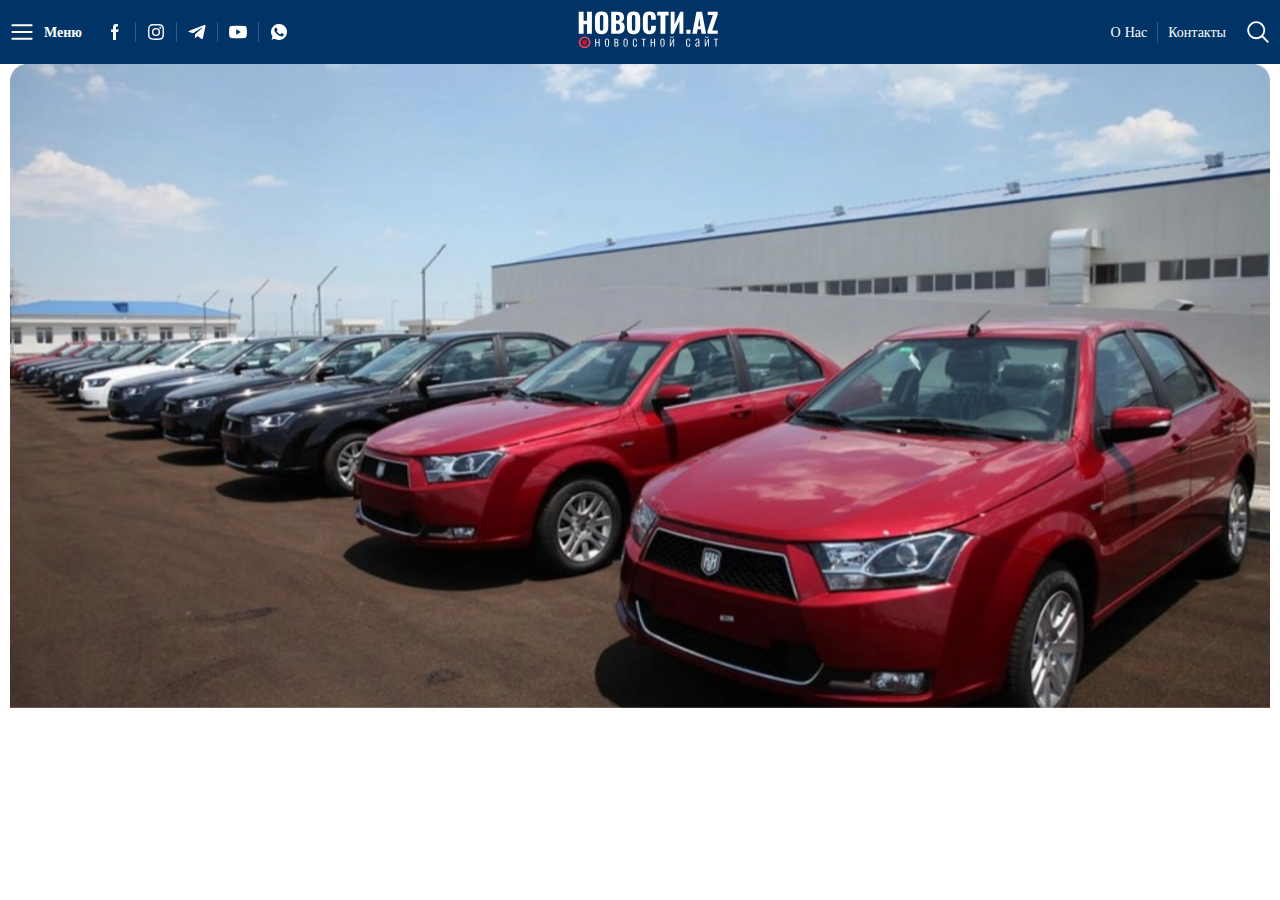
==== index.html @ b78777c4 "m" ====
<!DOCTYPE html>
<html lang="en">

<head>
    <meta charset="UTF-8">
    <meta name="viewport" content="width=device-width, initial-scale=1.0">
    <link rel="stylesheet" href="./css/main.css">
    <link rel="stylesheet" href="./css/owl.carousel.min.css">
    <title>novosti</title>
</head>

<body>
    <header>
        <div class="header">
            <div class="container">
                <div class="left_head">
                    <a href="javascript:void(0)" class="header_item menu">
                        <img src="./img/menu.svg" alt="">
                        Меню
                    </a>
                    <div class="social_media">
                        <a href="#" class="social_icon">
                            <img src="./img/fb.svg" alt="">
                        </a>
                        <a href="#" class="social_icon">
                            <img src="./img/ins.svg" alt="">
                        </a>
                        <a href="#" class="social_icon">
                            <img src="./img/teleg.svg" alt="">
                        </a>
                        <a href="#" class="social_icon">
                            <img src="./img/yt.svg" alt="">
                        </a>
                        <a href="#" class="social_icon">
                            <img src="./img/wp.svg" alt="">
                        </a>
                    </div>
                </div>
                <div class="center">
                    <a href="#" class="logo">
                        <img src="./img/logo.svg" alt="">
                    </a>
                </div>
                <div class="head_end">
                    <a href="#" class="header_item">
                        О Нас
                    </a>
                    <a href="#" class="header_item">
                        Контакты
                    </a>
                    <form action="">
                        <input type="text" placeholder="search">
                        <img src="./img/search-line.svg" alt="">
                    </form>
                </div>
            </div>
        </div>
        <div class="category_head">
            <div class="container">
                <a href="#">
                    ПОЛИТИКА
                </a>
                <a href="#">
                    КАРАБАХ
                </a>
                <a href="#">
                    ЭКОНОМИКА
                </a>
                <a href="#">
                    АНАЛИТИКА
                </a>
                <a href="#">
                    ИНТЕРВЬЮ
                </a>
                <a href="#">
                    РЕГИОН
                </a>
                <a href="#">
                    СОЦИУМ
                </a>
                <a href="#">
                    МИР
                </a>
            </div>
        </div>
    </header>
    <section id="manshet">
        <div class="container">
            <div class="slider  owl-carousel owl-theme">
                <div class="item">
                    <a href="#">
                        <img src="./img/manshet.png" alt="">
                        <p class="manshet_text">
                            
                        </p>
                    </a>
                </div>
            </div>
            <div class="news_list">

            </div>
        </div>
    </section>

    <script src="./js/jquery.min.js"></script>
    <script src="./js/owl.carousel.min.js"></script>
    <script src="./js/main.js"></script>
</body>

</html>
---- css/main.css ----
*{
    margin: 0;
    text-decoration: none;
    padding: 0;
    box-sizing: border-box;
}
@font-face {
    font-family: "SFPro";
    src: url('../fonts/SF-Pro-Text-Light.otf');
    font-weight: 300;
}
@font-face {
    font-family: "SFPro";
    src: url('../fonts/SF-Pro-Text-Regular.otf');
    font-weight: 400;
}
@font-face {
    font-family: "SFPro";
    src: url('../fonts/SF-Pro-Text-Medium.otf');
    font-weight: 500;
}
@font-face {
    font-family: "SFPro";
    src: url('../fonts/SF-Pro-Text-Semibold.otf');
    font-weight: 590;
}
@font-face {
    font-family: "SFPro";
    src: url('../fonts/SF-Pro-Text-Bold.otf');
    font-weight: 700;
}
@font-face {
    font-family: "SFPro";
    src: url('../fonts/SF-Pro-Text-Black.otf');
    font-weight: 800;
}
@font-face {
    font-family: "Poppins";
    src: url('../fonts/Poppins-Bold.ttf');
    font-weight: 700;
}
@font-face {
    font-family: "Poppins";
    src: url('../fonts/Poppins-Medium.ttf');
    font-weight: 500;
}
header{
    background: #F1F3F4;
}
.header{
    padding: 10px 0;
    background: #003366;
}
.container{
    max-width: 1260px;
    margin: 0 auto;
}
.header_item{
    text-align: left;
    letter-spacing: 0px;
    color: #FFFFFF;
    opacity: 1;
}
.menu{
    display: flex;
    align-items: center;
    font: normal normal bold 14px/21px Poppins;
}
.menu img{
    margin-right: 10px;
}
.social_media{
    display: flex;
    justify-content: center;
    align-items: center;
    padding-left: 13px;
}
.social_icon{
    padding: 0 10px;
    display: flex;
}
.social_icon:not(:last-child){
    border-right: 1px solid rgb(255, 255, 255, 0.2);
}
.left_head{
    display: flex;
    max-width: 568px;
    width: 100%;
}
.header .container {
    display: flex;
    flex-wrap: nowrap;
}
.center{
    display: flex;
    align-items: center;
    justify-content: center;
}
.head_end .header_item{
    text-align: left;
    font: normal normal normal 14px/21px Poppins;
    letter-spacing: 0px;
    color: #FFFFFF;
    opacity: 1;
    font-weight: 500;
    padding: 0 10px;
}
.head_end .header_item:first-child{
    border-right: 1px solid rgb(255, 255, 255, 0.2);
}
.head_end{
    display: flex;
    align-items: center;
    justify-content: center;
    max-width: 550px;
    width: 100%;
    justify-content: flex-end;
}
.head_end form{
    display: flex;
    align-items: center;
}
.head_end form input{
    background: #FFFFFF 0% 0% no-repeat padding-box;
    border-radius: 5px;
    text-align: left;
    font: normal normal bold 14px/16px SFPro;
    letter-spacing: 0px;
    color: #0E1013;
    outline: none;
    border: none;
    margin-right: 10px;
    width: 0;
    padding: 0;
    transition: 0.3s all ease-in-out;
    -webkit-transition: 0.3s all ease-in-out;
    -moz-transition: 0.3s all ease-in-out;
    -ms-transition: 0.3s all ease-in-out;
    -o-transition: 0.3s all ease-in-out;
}
.head_end form.active input{
    width: 221px;
    padding: 5px 10px;
}
.head_end form input:focus{
    outline: none;
}
.head_end form img{
    cursor: pointer;
}
.category_head{
    width: 100%;
    padding: 0;
    margin: 0 -5px;
    height: 0;
    overflow: hidden;
    transition: 0.3s all ease-in-out;
    -webkit-transition: 0.3s all ease-in-out;
    -moz-transition: 0.3s all ease-in-out;
    -ms-transition: 0.3s all ease-in-out;
    -o-transition: 0.3s all ease-in-out;
}
.category_head.active{
    height: auto;
    padding: 25px 0;
}
.category_head a{
    background: #FFFFFF 0% 0% no-repeat padding-box;
    border-radius: 5px;
    opacity: 1;
    text-align: left;
    font: normal normal bold 14px/16px SFPro;
    letter-spacing: 0px;
    color: #0E1013;
    opacity: 1;
    padding: 5px 10px;
    margin: 0 5px;
}
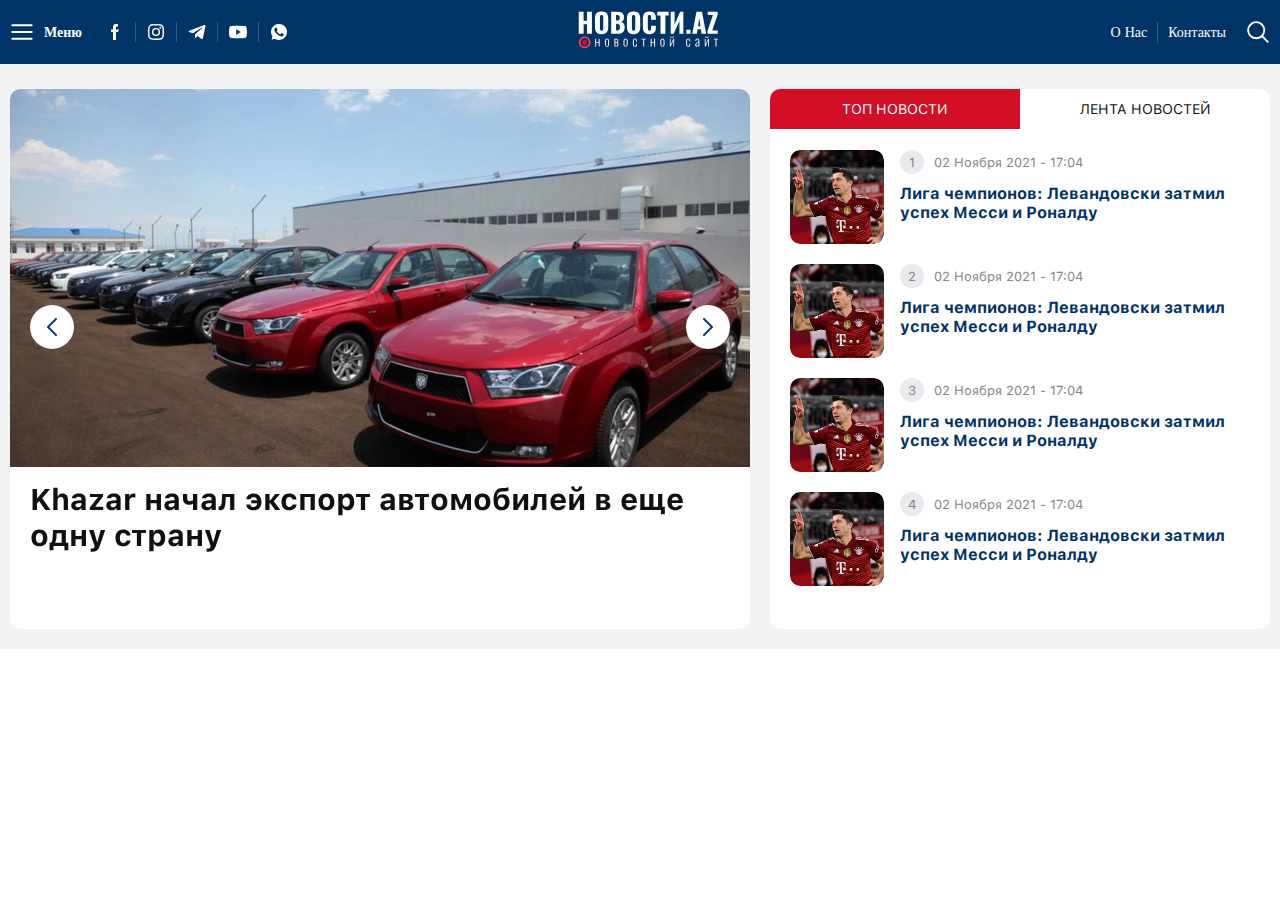
==== commit e065bc91: "manshet block end" ====
--- a/index.html
+++ b/index.html
@@ -86,18 +86,305 @@
     </header>
     <section id="manshet">
         <div class="container">
-            <div class="slider  owl-carousel owl-theme">
+            <div class="slider owl-carousel owl-theme">
                 <div class="item">
                     <a href="#">
                         <img src="./img/manshet.png" alt="">
                         <p class="manshet_text">
-                            
+                            Khazar начал экспорт автомобилей в еще одну страну
+                        </p>
+                    </a>
+                </div>
+                <div class="item">
+                    <a href="#">
+                        <img src="./img/manshet.png" alt="">
+                        <p class="manshet_text">
+                            Khazar начал экспорт автомобилей в еще одну страну
+                        </p>
+                    </a>
+                </div>
+                <div class="item">
+                    <a href="#">
+                        <img src="./img/manshet.png" alt="">
+                        <p class="manshet_text">
+                            Khazar начал экспорт автомобилей в еще одну страну
                         </p>
                     </a>
                 </div>
             </div>
             <div class="news_list">
-
+                <div class="select_list">
+                    <a href="javascript:void(0)" class="active top_news">
+                        ТОП НОВОСТИ
+                    </a>
+                    <a href="javascript:void(0)" class="news_lent">
+                        ЛЕНТА НОВОСТЕЙ
+                    </a>
+                </div>
+                <div class="top_news_block">
+                    <div class="news_item">
+                        <a href="#">
+                            <img src="./img/news_lent.png" alt="">
+                            <div class="item_body">
+                                <div class="item_head">
+                                    <span class="lent_row">
+                                        1
+                                    </span>
+                                    <p class="lent_date">
+                                        <span>
+                                            02 Ноября 2021
+                                        </span>
+                                        <span>
+                                            -
+                                        </span>
+                                        <span>
+                                            17:04
+                                        </span>
+                                    </p>
+                                </div>
+                                <div class="item_text">
+                                    Лига чемпионов: Левандовски затмил успех Месси и Роналду
+                                </div>
+                            </div>
+                        </a>
+                    </div>
+                    <div class="news_item">
+                        <a href="#">
+                            <img src="./img/news_lent.png" alt="">
+                            <div class="item_body">
+                                <div class="item_head">
+                                    <span class="lent_row">
+                                        2
+                                    </span>
+                                    <p class="lent_date">
+                                        <span>
+                                            02 Ноября 2021
+                                        </span>
+                                        <span>
+                                            -
+                                        </span>
+                                        <span>
+                                            17:04
+                                        </span>
+                                    </p>
+                                </div>
+                                <div class="item_text">
+                                    Лига чемпионов: Левандовски затмил успех Месси и Роналду
+                                </div>
+                            </div>
+                        </a>
+                    </div>
+                    <div class="news_item">
+                        <a href="#">
+                            <img src="./img/news_lent.png" alt="">
+                            <div class="item_body">
+                                <div class="item_head">
+                                    <span class="lent_row">
+                                        3
+                                    </span>
+                                    <p class="lent_date">
+                                        <span>
+                                            02 Ноября 2021
+                                        </span>
+                                        <span>
+                                            -
+                                        </span>
+                                        <span>
+                                            17:04
+                                        </span>
+                                    </p>
+                                </div>
+                                <div class="item_text">
+                                    Лига чемпионов: Левандовски затмил успех Месси и Роналду
+                                </div>
+                            </div>
+                        </a>
+                    </div>
+                    <div class="news_item">
+                        <a href="#">
+                            <img src="./img/news_lent.png" alt="">
+                            <div class="item_body">
+                                <div class="item_head">
+                                    <span class="lent_row">
+                                        4
+                                    </span>
+                                    <p class="lent_date">
+                                        <span>
+                                            02 Ноября 2021
+                                        </span>
+                                        <span>
+                                            -
+                                        </span>
+                                        <span>
+                                            17:04
+                                        </span>
+                                    </p>
+                                </div>
+                                <div class="item_text">
+                                    Лига чемпионов: Левандовски затмил успех Месси и Роналду
+                                </div>
+                            </div>
+                        </a>
+                    </div>
+                    <div class="news_item">
+                        <a href="#">
+                            <img src="./img/news_lent.png" alt="">
+                            <div class="item_body">
+                                <div class="item_head">
+                                    <span class="lent_row">
+                                        5
+                                    </span>
+                                    <p class="lent_date">
+                                        <span>
+                                            02 Ноября 2021
+                                        </span>
+                                        <span>
+                                            -
+                                        </span>
+                                        <span>
+                                            17:04
+                                        </span>
+                                    </p>
+                                </div>
+                                <div class="item_text">
+                                    Лига чемпионов: Левандовски затмил успех Месси и Роналду
+                                </div>
+                            </div>
+                        </a>
+                    </div>
+                </div>
+                <div class="lent_news_block" style="display: none;">
+                    <div class="news_item">
+                        <a href="#">
+                            <img src="./img/news_lent.png" alt="">
+                            <div class="item_body">
+                                <div class="item_head">
+                                    <span class="lent_row">
+                                        1
+                                    </span>
+                                    <p class="lent_date">
+                                        <span>
+                                            03 Ноября 2022
+                                        </span>
+                                        <span>
+                                            -
+                                        </span>
+                                        <span>
+                                            17:04
+                                        </span>
+                                    </p>
+                                </div>
+                                <div class="item_text">
+                                    Лига чемпионов: Левандовски затмил успех Месси и Роналду
+                                </div>
+                            </div>
+                        </a>
+                    </div>
+                    <div class="news_item">
+                        <a href="#">
+                            <img src="./img/news_lent.png" alt="">
+                            <div class="item_body">
+                                <div class="item_head">
+                                    <span class="lent_row">
+                                        2
+                                    </span>
+                                    <p class="lent_date">
+                                        <span>
+                                            02 Ноября 2021
+                                        </span>
+                                        <span>
+                                            -
+                                        </span>
+                                        <span>
+                                            17:04
+                                        </span>
+                                    </p>
+                                </div>
+                                <div class="item_text">
+                                    Лига чемпионов: Левандовски затмил успех Месси и Роналду
+                                </div>
+                            </div>
+                        </a>
+                    </div>
+                    <div class="news_item">
+                        <a href="#">
+                            <img src="./img/news_lent.png" alt="">
+                            <div class="item_body">
+                                <div class="item_head">
+                                    <span class="lent_row">
+                                        3
+                                    </span>
+                                    <p class="lent_date">
+                                        <span>
+                                            02 Ноября 2021
+                                        </span>
+                                        <span>
+                                            -
+                                        </span>
+                                        <span>
+                                            17:04
+                                        </span>
+                                    </p>
+                                </div>
+                                <div class="item_text">
+                                    Лига чемпионов: Левандовски затмил успех Месси и Роналду
+                                </div>
+                            </div>
+                        </a>
+                    </div>
+                    <div class="news_item">
+                        <a href="#">
+                            <img src="./img/news_lent.png" alt="">
+                            <div class="item_body">
+                                <div class="item_head">
+                                    <span class="lent_row">
+                                        4
+                                    </span>
+                                    <p class="lent_date">
+                                        <span>
+                                            02 Ноября 2021
+                                        </span>
+                                        <span>
+                                            -
+                                        </span>
+                                        <span>
+                                            17:04
+                                        </span>
+                                    </p>
+                                </div>
+                                <div class="item_text">
+                                    Лига чемпионов: Левандовски затмил успех Месси и Роналду
+                                </div>
+                            </div>
+                        </a>
+                    </div>
+                    <div class="news_item">
+                        <a href="#">
+                            <img src="./img/news_lent.png" alt="">
+                            <div class="item_body">
+                                <div class="item_head">
+                                    <span class="lent_row">
+                                        5
+                                    </span>
+                                    <p class="lent_date">
+                                        <span>
+                                            02 Ноября 2021
+                                        </span>
+                                        <span>
+                                            -
+                                        </span>
+                                        <span>
+                                            17:04
+                                        </span>
+                                    </p>
+                                </div>
+                                <div class="item_text">
+                                    Лига чемпионов: Левандовски затмил успех Месси и Роналду
+                                </div>
+                            </div>
+                        </a>
+                    </div>
+                </div>
             </div>
         </div>
     </section>
--- a/css/main.css
+++ b/css/main.css
@@ -162,7 +162,7 @@
 }
 .category_head.active{
     height: auto;
-    padding: 25px 0;
+    padding-top: 25px;
 }
 .category_head a{
     background: #FFFFFF 0% 0% no-repeat padding-box;
@@ -175,4 +175,201 @@
     opacity: 1;
     padding: 5px 10px;
     margin: 0 5px;
+    display: inline-block;
+}
+.manshet_text{
+    font: normal normal bold 30px/36px SFPro;
+    letter-spacing: 0px;
+    color: #0E1013;
+    padding: 14px 20px;
+    background: #FFFFFF;
+    height: 162px;
+    display: -webkit-box;
+    -webkit-box-orient: vertical;
+    -webkit-line-clamp: 4;
+    line-clamp: 4; 
+    overflow: hidden;
+}
+#manshet{
+    background: #F1F3F4;
+    padding: 25px 0 20px 0;
+}
+#manshet .container{
+    display: flex;
+    justify-content: space-between;
+}
+.slider .item{
+    border-radius: 10px;
+    -webkit-border-radius: 10px;
+    -moz-border-radius: 10px;
+    -ms-border-radius: 10px;
+    -o-border-radius: 10px;
+    overflow: hidden;
+}
+.slider{
+    max-width: 740px;
+}
+.owl-nav{
+    position: absolute;
+    display: flex;
+    width: 100%;
+    bottom: 60%;
+    height: 0;
+    justify-content: space-between;
+    padding: 0 20px;
+}
+.owl-nav button{
+    width: 44px;
+    height: 44px;
+    background: #FFFFFF !important;
+    display: flex;
+    justify-content: center;
+    align-items: center;
+    border-radius: 50%;
+    -webkit-border-radius: 50%;
+    -moz-border-radius: 50%;
+    -ms-border-radius: 50%;
+    -o-border-radius: 50%;
+}
+.news_list{
+    background: #FFFFFF;
+    border-radius: 10px;
+    -webkit-border-radius: 10px;
+    -moz-border-radius: 10px;
+    -ms-border-radius: 10px;
+    -o-border-radius: 10px;
+    overflow: hidden;
+    max-width: 500px;
+    padding: 0 20px 23px 20px;
+    width: 100%;
+}
+.news_list > div{
+    max-height: 477px;
+    overflow-y: scroll;
+}
+.select_list{
+    display: flex;
+    flex-direction: row;
+    margin: 0 -20px;
+}
+.select_list a{
+    width: 50%;
+    display: inline-block;
+    text-align: center;
+    font: normal normal normal 14px/16px SFPro;
+    letter-spacing: 0px;
+    color: #0E1013;
+    opacity: 1;
+    padding: 12px 0;
+    transition: 0.3s all ease-in-out;
+    -webkit-transition: 0.3s all ease-in-out;
+    -moz-transition: 0.3s all ease-in-out;
+    -ms-transition: 0.3s all ease-in-out;
+    -o-transition: 0.3s all ease-in-out;
+}
+.select_list a.active{
+    background: #D20F26;
+    color: #FFFFFF;
+}
+.select_list a:hover{
+    background: #D20F26;
+    color: #FFFFFF;
+}
+.lent_row{
+    width: 24px;
+    height: 24px;
+    background: #E8EAED;
+    border-radius: 50%;
+    -webkit-border-radius: 50%;
+    -moz-border-radius: 50%;
+    -ms-border-radius: 50%;
+    -o-border-radius: 50%;
+    display: flex;
+    justify-content: center;
+    align-items: center;
+    font: normal normal normal 13px/15px SFPro;
+    letter-spacing: 0px;
+    color: #80868B;
+    opacity: 1;
+    margin-right: 10px;
+}
+.lent_date{
+    font: normal normal normal 13px/15px SFPro;
+    letter-spacing: 0px;
+    color: #80868B;
+    opacity: 1;
+}
+.item_text{
+    font: normal normal bold 16px/19px SFPro;
+    letter-spacing: 0px;
+    color: #003366;
+    opacity: 1;
+    transition: 0.3s all ease-in-out;
+    -webkit-transition: 0.3s all ease-in-out;
+    -moz-transition: 0.3s all ease-in-out;
+    -ms-transition: 0.3s all ease-in-out;
+    -o-transition: 0.3s all ease-in-out;
+    -webkit-box-orient: vertical;
+    -webkit-line-clamp: 3;
+    overflow: hidden;
+    display: -webkit-box;
+}
+.news_item a{
+    display: flex;
+}
+.item_head{
+    display: flex;
+    align-items: center;
+    margin-bottom: 10px;
+}
+.news_item img{
+    width: 94px;
+    height: 94px;
+    object-fit: cover;
+    border-radius: 10px;
+    -webkit-border-radius: 10px;
+    -moz-border-radius: 10px;
+    -ms-border-radius: 10px;
+    -o-border-radius: 10px;
+    margin-right: 16px;
+}
+.top_news_block{
+    padding-top: 21px;
+}
+.lent_news_block{
+    padding-top: 21px;
+}
+.news_item a:hover .item_text{
+    color: #0E1013;
+}
+.news_item{
+    margin-bottom: 20px;
+}
+.news_list > div::-webkit-scrollbar {
+    width: 8px; 
+}
+
+.news_list > div::-webkit-scrollbar-track {
+    background: #f1f1f1;
+}
+
+.news_list > div::-webkit-scrollbar-thumb {
+    background: #D20F26;
+    border-radius: 4px;
+}
+
+.news_list > div::-webkit-scrollbar-thumb:hover {
+    background: #b30000;
+}
+
+.news_list > div {
+    scrollbar-width: thin; 
+    scrollbar-color: red #f1f1f1;
+    -ms-overflow-style: -ms-autohiding-scrollbar;
+    margin-right: -20px;
+    padding-right: 20px;
+}
+.select_list{
+    overflow: hidden !important;
+    padding-right: 0 !important;
 }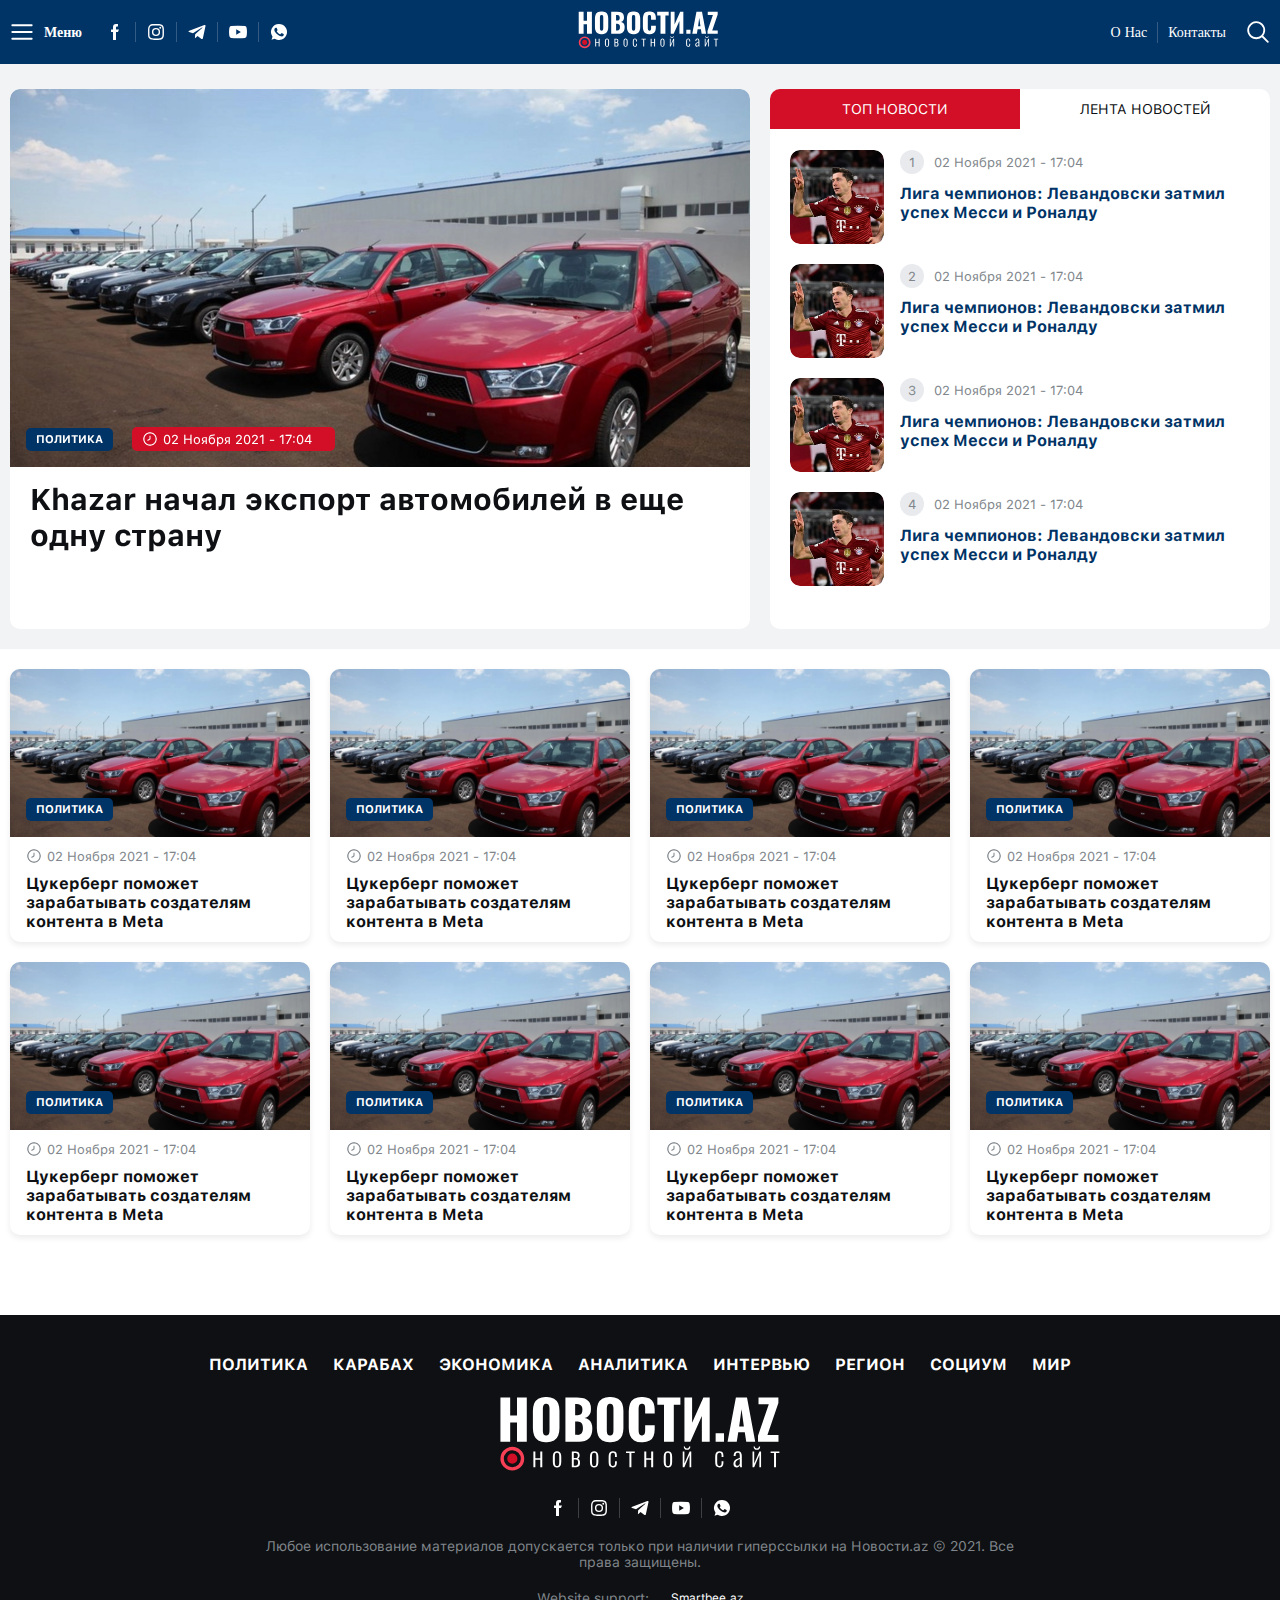
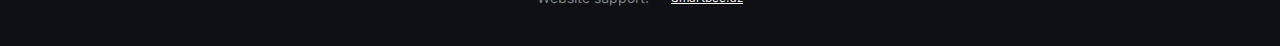
==== commit 92cc1f9c: "index web end" ====
--- a/index.html
+++ b/index.html
@@ -89,23 +89,28 @@
             <div class="slider owl-carousel owl-theme">
                 <div class="item">
                     <a href="#">
-                        <img src="./img/manshet.png" alt="">
-                        <p class="manshet_text">
-                            Khazar начал экспорт автомобилей в еще одну страну
-                        </p>
-                    </a>
-                </div>
-                <div class="item">
-                    <a href="#">
-                        <img src="./img/manshet.png" alt="">
-                        <p class="manshet_text">
-                            Khazar начал экспорт автомобилей в еще одну страну
-                        </p>
-                    </a>
-                </div>
-                <div class="item">
-                    <a href="#">
-                        <img src="./img/manshet.png" alt="">
+                        <div class="manshet_image">
+                            <img src="./img/manshet.png" alt="">
+                            <a href="#" class="category_abs">
+                                ПОЛИТИКА
+                            </a>
+                            <div href="#" class="category_abs item_head">
+                                <span class="lent_row">
+                                    <img src="./img/clock_white.png" alt="">
+                                </span>
+                                <p class="lent_date">
+                                    <span>
+                                        02 Ноября 2021
+                                    </span>
+                                    <span>
+                                        -
+                                    </span>
+                                    <span>
+                                        17:04
+                                    </span>
+                                </p>
+                            </div>
+                        </div>
                         <p class="manshet_text">
                             Khazar начал экспорт автомобилей в еще одну страну
                         </p>
@@ -388,6 +393,328 @@
             </div>
         </div>
     </section>
+    <section id="newsCards">
+        <div class="container">
+            <div class="news_cards">
+                <div class="news_card">
+                    <a href="#">
+                        <div class="img_block">
+                            <img src="./img/manshet.png" alt="">
+                            <a href="#" class="category_abs">
+                                ПОЛИТИКА
+                            </a>
+                        </div>
+                        <div class="card_body">
+                            <div class="item_head">
+                                <span class="lent_row">
+                                    <img src="./img/clock.png" alt="">
+                                </span>
+                                <p class="lent_date">
+                                    <span>
+                                        02 Ноября 2021
+                                    </span>
+                                    <span>
+                                        -
+                                    </span>
+                                    <span>
+                                        17:04
+                                    </span>
+                                </p>
+                            </div>
+                            <p class="card_text">
+                                Цукерберг поможет зарабатывать создателям контента в Meta
+                            </p>
+                        </div>
+                    </a>
+                </div>
+                <div class="news_card">
+                    <a href="#">
+                        <div class="img_block">
+                            <img src="./img/manshet.png" alt="">
+                            <a href="#" class="category_abs">
+                                ПОЛИТИКА
+                            </a>
+                        </div>
+                        <div class="card_body">
+                            <div class="item_head">
+                                <span class="lent_row">
+                                    <img src="./img/clock.png" alt="">
+                                </span>
+                                <p class="lent_date">
+                                    <span>
+                                        02 Ноября 2021
+                                    </span>
+                                    <span>
+                                        -
+                                    </span>
+                                    <span>
+                                        17:04
+                                    </span>
+                                </p>
+                            </div>
+                            <p class="card_text">
+                                Цукерберг поможет зарабатывать создателям контента в Meta
+                            </p>
+                        </div>
+                    </a>
+                </div>
+                <div class="news_card">
+                    <a href="#">
+                        <div class="img_block">
+                            <img src="./img/manshet.png" alt="">
+                            <a href="#" class="category_abs">
+                                ПОЛИТИКА
+                            </a>
+                        </div>
+                        <div class="card_body">
+                            <div class="item_head">
+                                <span class="lent_row">
+                                    <img src="./img/clock.png" alt="">
+                                </span>
+                                <p class="lent_date">
+                                    <span>
+                                        02 Ноября 2021
+                                    </span>
+                                    <span>
+                                        -
+                                    </span>
+                                    <span>
+                                        17:04
+                                    </span>
+                                </p>
+                            </div>
+                            <p class="card_text">
+                                Цукерберг поможет зарабатывать создателям контента в Meta
+                            </p>
+                        </div>
+                    </a>
+                </div>
+                <div class="news_card">
+                    <a href="#">
+                        <div class="img_block">
+                            <img src="./img/manshet.png" alt="">
+                            <a href="#" class="category_abs">
+                                ПОЛИТИКА
+                            </a>
+                        </div>
+                        <div class="card_body">
+                            <div class="item_head">
+                                <span class="lent_row">
+                                    <img src="./img/clock.png" alt="">
+                                </span>
+                                <p class="lent_date">
+                                    <span>
+                                        02 Ноября 2021
+                                    </span>
+                                    <span>
+                                        -
+                                    </span>
+                                    <span>
+                                        17:04
+                                    </span>
+                                </p>
+                            </div>
+                            <p class="card_text">
+                                Цукерберг поможет зарабатывать создателям контента в Meta
+                            </p>
+                        </div>
+                    </a>
+                </div>
+                <div class="news_card">
+                    <a href="#">
+                        <div class="img_block">
+                            <img src="./img/manshet.png" alt="">
+                            <a href="#" class="category_abs">
+                                ПОЛИТИКА
+                            </a>
+                        </div>
+                        <div class="card_body">
+                            <div class="item_head">
+                                <span class="lent_row">
+                                    <img src="./img/clock.png" alt="">
+                                </span>
+                                <p class="lent_date">
+                                    <span>
+                                        02 Ноября 2021
+                                    </span>
+                                    <span>
+                                        -
+                                    </span>
+                                    <span>
+                                        17:04
+                                    </span>
+                                </p>
+                            </div>
+                            <p class="card_text">
+                                Цукерберг поможет зарабатывать создателям контента в Meta
+                            </p>
+                        </div>
+                    </a>
+                </div>
+                <div class="news_card">
+                    <a href="#">
+                        <div class="img_block">
+                            <img src="./img/manshet.png" alt="">
+                            <a href="#" class="category_abs">
+                                ПОЛИТИКА
+                            </a>
+                        </div>
+                        <div class="card_body">
+                            <div class="item_head">
+                                <span class="lent_row">
+                                    <img src="./img/clock.png" alt="">
+                                </span>
+                                <p class="lent_date">
+                                    <span>
+                                        02 Ноября 2021
+                                    </span>
+                                    <span>
+                                        -
+                                    </span>
+                                    <span>
+                                        17:04
+                                    </span>
+                                </p>
+                            </div>
+                            <p class="card_text">
+                                Цукерберг поможет зарабатывать создателям контента в Meta
+                            </p>
+                        </div>
+                    </a>
+                </div>
+                <div class="news_card">
+                    <a href="#">
+                        <div class="img_block">
+                            <img src="./img/manshet.png" alt="">
+                            <a href="#" class="category_abs">
+                                ПОЛИТИКА
+                            </a>
+                        </div>
+                        <div class="card_body">
+                            <div class="item_head">
+                                <span class="lent_row">
+                                    <img src="./img/clock.png" alt="">
+                                </span>
+                                <p class="lent_date">
+                                    <span>
+                                        02 Ноября 2021
+                                    </span>
+                                    <span>
+                                        -
+                                    </span>
+                                    <span>
+                                        17:04
+                                    </span>
+                                </p>
+                            </div>
+                            <p class="card_text">
+                                Цукерберг поможет зарабатывать создателям контента в Meta
+                            </p>
+                        </div>
+                    </a>
+                </div>
+                <div class="news_card">
+                    <a href="#">
+                        <div class="img_block">
+                            <img src="./img/manshet.png" alt="">
+                            <a href="#" class="category_abs">
+                                ПОЛИТИКА
+                            </a>
+                        </div>
+                        <div class="card_body">
+                            <div class="item_head">
+                                <span class="lent_row">
+                                    <img src="./img/clock.png" alt="">
+                                </span>
+                                <p class="lent_date">
+                                    <span>
+                                        02 Ноября 2021
+                                    </span>
+                                    <span>
+                                        -
+                                    </span>
+                                    <span>
+                                        17:04
+                                    </span>
+                                </p>
+                            </div>
+                            <p class="card_text">
+                                Цукерберг поможет зарабатывать создателям контента в Meta
+                            </p>
+                        </div>
+                    </a>
+                </div>
+            </div>
+        </div>
+    </section>
+    <footer>
+        <div class="container">
+            <div class="category_foot">
+                <a href="#">
+                    ПОЛИТИКА
+                </a>
+                <a href="#">
+                    КАРАБАХ
+                </a>
+                <a href="#">
+                    ЭКОНОМИКА
+                </a>
+                <a href="#">
+                    АНАЛИТИКА
+                </a>
+                <a href="#">
+                    ИНТЕРВЬЮ
+                </a>
+                <a href="#">
+                    РЕГИОН
+                </a>
+                <a href="#">
+                    СОЦИУМ
+                </a>
+                <a href="#">
+                    МИР
+                </a>
+            </div>
+            <div class="foot_logo">
+                <a href="/">
+                    <img src="./img/logo.svg" alt="">
+                </a>
+            </div>
+            <div class="foot_social">
+                <div class="social_media">
+                    <a href="#" class="social_icon">
+                        <img src="./img/fb.svg" alt="">
+                    </a>
+                    <a href="#" class="social_icon">
+                        <img src="./img/ins.svg" alt="">
+                    </a>
+                    <a href="#" class="social_icon">
+                        <img src="./img/teleg.svg" alt="">
+                    </a>
+                    <a href="#" class="social_icon">
+                        <img src="./img/yt.svg" alt="">
+                    </a>
+                    <a href="#" class="social_icon">
+                        <img src="./img/wp.svg" alt="">
+                    </a>
+                </div>
+            </div>
+            <div class="foot_texts">
+                <p>
+                    Любое использование материалов допускается только при наличии гиперссылки на Новости.az © 2021. Все
+                    права защищены.
+                </p>
+                <div class="website_support">
+                    <p>
+                        Website support:
+                    </p>
+                    <a href="#">
+                        Smartbee.az
+                    </a>
+                </div>
+            </div>
+        </div>
+    </footer>
 
     <script src="./js/jquery.min.js"></script>
     <script src="./js/owl.carousel.min.js"></script>
--- a/css/main.css
+++ b/css/main.css
@@ -372,4 +372,162 @@
 .select_list{
     overflow: hidden !important;
     padding-right: 0 !important;
+}
+.news_cards{
+    margin: 0 -10px;
+    display: flex;
+    flex-wrap: wrap;
+}
+.news_card{
+    display: flex;
+    flex-direction: column;
+    background: #FFFFFF 0% 0% no-repeat padding-box;
+    box-shadow: 0px 3px 6px #0E101314;
+    border-radius: 10px;
+    overflow: hidden;
+    max-width: 300px;
+    margin:0 10px 20px 10px;
+}
+.img_block{
+    max-width: 300px;
+    max-height: 168px;
+    height: 168px;
+    position: relative;
+}
+.img_block img{
+    width: 100%;
+    height: 168px;
+    object-fit: cover;
+}
+.card_body .item_head .lent_row{
+    background: none;
+    border-radius: 0;
+    -webkit-border-radius: 0;
+    -moz-border-radius: 0;
+    -ms-border-radius: 0;
+    -o-border-radius: 0;
+    width: auto;
+    height: auto;
+    margin-right: 5px;
+}
+.card_body{
+    padding: 11px 16px;
+}
+.card_text{
+    text-align: left;
+    font: normal normal bold 16px/19px SFPro;
+    letter-spacing: 0px;
+    color: #0E1013;
+    -webkit-box-orient: vertical;
+    -webkit-line-clamp: 3;
+    overflow: hidden;
+    display: -webkit-box;
+}
+#newsCards{
+    padding: 20px 0 60px 0; 
+}
+.category_abs{
+    position: absolute;
+    left: 16px;
+    bottom: 16px;
+    background: #003366 0% 0% no-repeat padding-box;
+    border-radius: 5px;
+    padding: 5px 10px;
+    text-align: left;
+    font: normal normal bold 11px/13px SFPro;
+    letter-spacing: 0px;
+    color: #FFFFFF;
+}
+.manshet_image{
+    max-width: 740px;
+    max-height: 378px;
+    position: relative;
+}
+.slider .item_head{
+    background: #D20F26 0% 0% no-repeat padding-box;
+    border-radius: 5px;
+    padding: 4px 23px 4px 10px;
+    left: 122px;
+    margin-bottom: 0;
+}
+.slider .lent_row{
+    background: none;
+    width: auto;
+    height: auto;
+    border-radius: 0;
+    -webkit-border-radius: 0;
+    -moz-border-radius: 0;
+    -ms-border-radius: 0;
+    -o-border-radius: 0;
+    margin-right: 5px;
+}
+.slider .lent_date{
+    text-align: left;
+    font: normal normal normal 13px/15px SFPro;
+    letter-spacing: 0px;
+    color: #FFFFFF;
+}
+footer{
+    background: #0E1013 0% 0% no-repeat padding-box;
+    padding: 40px 0;
+}
+.category_foot a{
+    font: normal normal bold 16px/19px SFPro;
+    letter-spacing: 0px;
+    color: #FFFFFF;
+}
+.category_foot a:not(:last-child){
+    margin-right: 25px;
+}
+.category_foot{
+    display: flex;
+    justify-content: center;
+    margin-bottom: 20px;
+}
+.foot_logo{
+    display: flex;
+    justify-content: center;
+    align-items: center;
+    margin-bottom: 20px;
+}
+.foot_logo img{
+    width: 283px;
+    height: 80px;
+    object-fit: cover;
+}
+.foot_social{
+    display: flex;
+    justify-content: center;
+    align-items: center;
+    margin-bottom: 20px;
+}
+.foot_social .social_media{
+    padding: 0;
+}
+.foot_texts{
+    display: flex;
+    flex-direction: column;
+    justify-content: center;
+    align-items: center;
+}
+.foot_texts p{
+    text-align: center;
+    font: normal normal normal 14px/16px SFPro;
+    letter-spacing: 0px;
+    color: #80868B;
+    max-width: 790px;
+}
+.website_support{
+    display: flex;
+    align-items: center;
+    justify-content: center;
+    margin-top: 20px;
+}
+.website_support a{
+    margin-left: 22px;
+    text-align: left;
+    text-decoration: underline;
+    font: normal normal normal 12px/14px SFPro;
+    letter-spacing: 0px;
+    color: #FFFFFF;
 }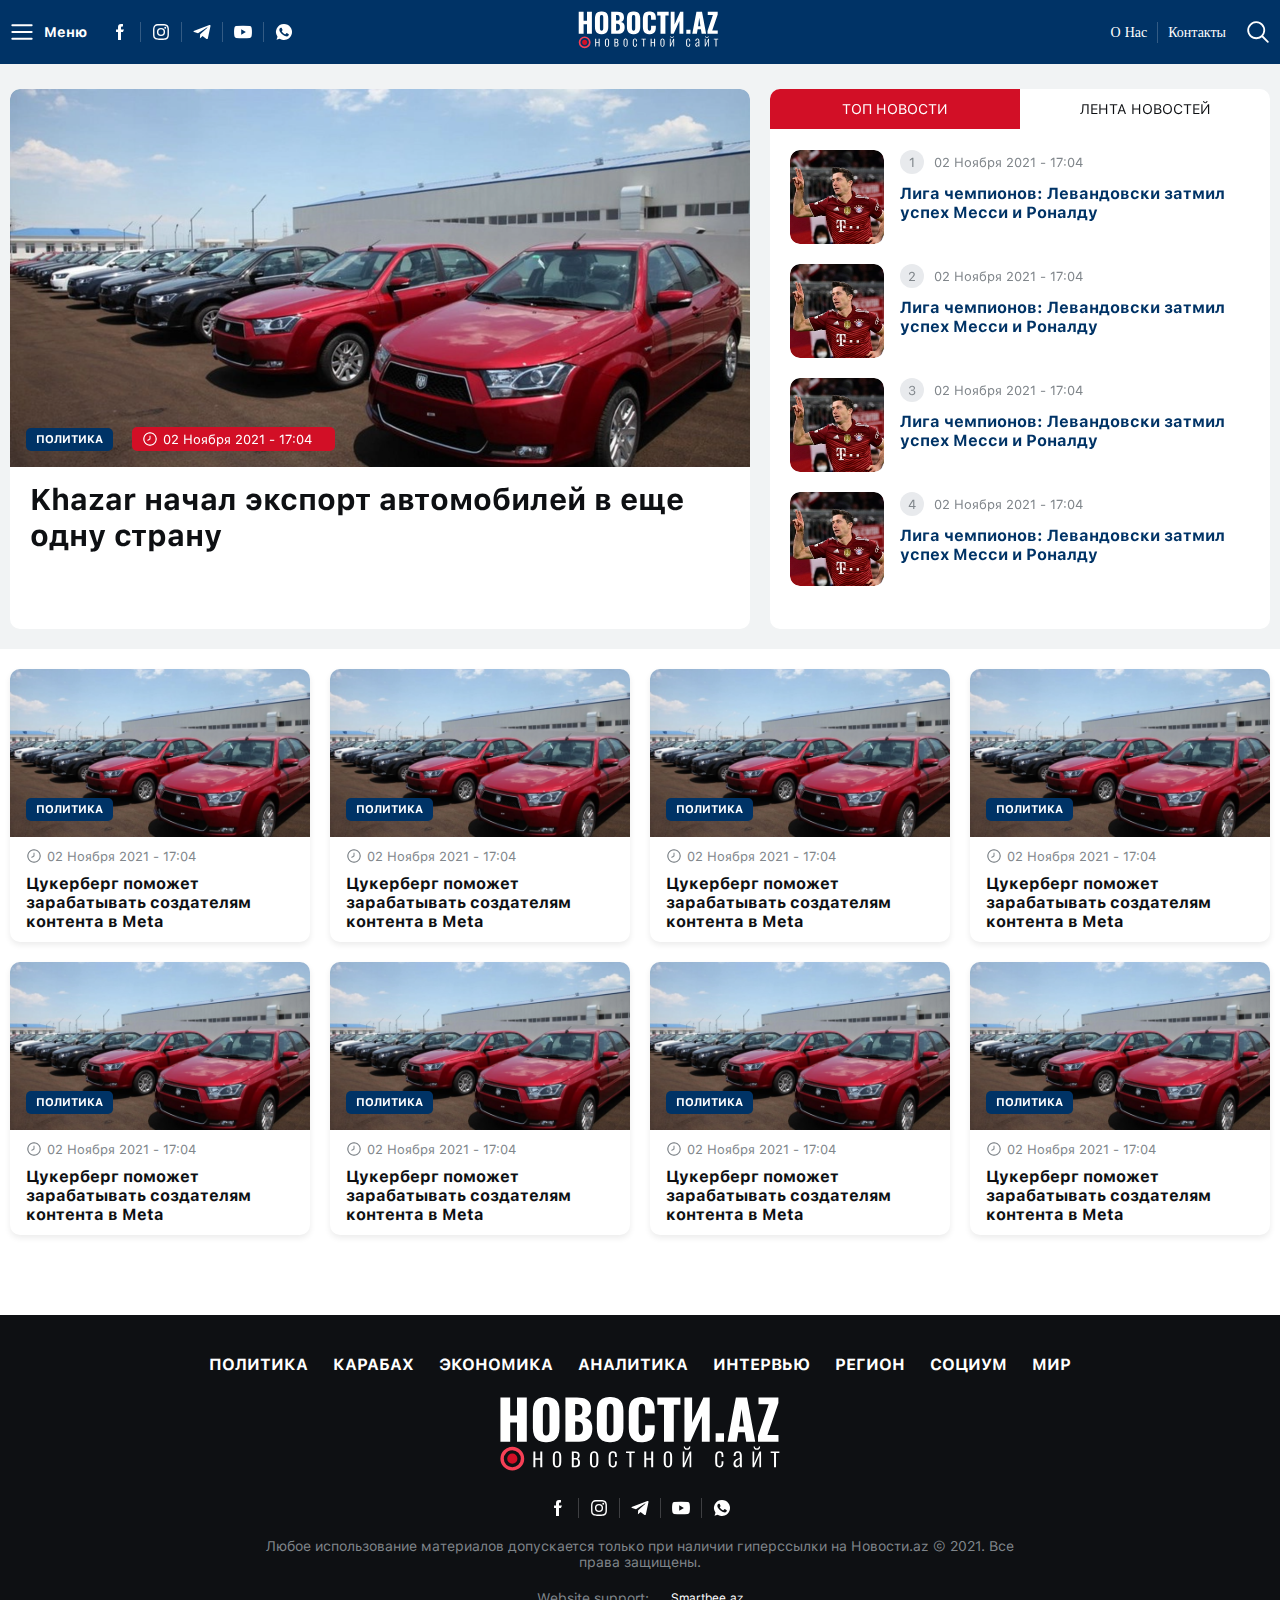
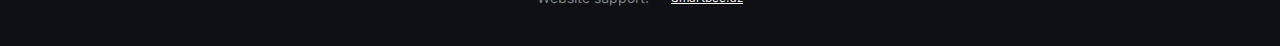
==== commit fa1facfc: "end" ====
--- a/index.html
+++ b/index.html
@@ -6,6 +6,7 @@
     <meta name="viewport" content="width=device-width, initial-scale=1.0">
     <link rel="stylesheet" href="./css/main.css">
     <link rel="stylesheet" href="./css/owl.carousel.min.css">
+    <link rel="stylesheet" href="./css/responsive.css">
     <title>novosti</title>
 </head>
 
@@ -81,6 +82,19 @@
                 <a href="#">
                     МИР
                 </a>
+                <!-- yeni hisse-->
+                <div class="head_end">
+                    <a href="#" class="header_item">
+                        О Нас
+                    </a>
+                    <a href="#" class="header_item">
+                        Контакты
+                    </a>
+                    <form action="">
+                        <input type="text" placeholder="search">
+                        <img src="./img/search-line.svg" alt="">
+                    </form>
+                </div>
             </div>
         </div>
     </header>
--- a/css/main.css
+++ b/css/main.css
@@ -44,6 +44,9 @@
     src: url('../fonts/Poppins-Medium.ttf');
     font-weight: 500;
 }
+body{
+    font-family: "SFPro";
+}
 header{
     background: #F1F3F4;
 }
@@ -64,7 +67,7 @@
 .menu{
     display: flex;
     align-items: center;
-    font: normal normal bold 14px/21px Poppins;
+    font: normal normal bold 14px/21px SFPro;
 }
 .menu img{
     margin-right: 10px;
@@ -162,7 +165,7 @@
 }
 .category_head.active{
     height: auto;
-    padding-top: 25px;
+    padding: 25px 0;
 }
 .category_head a{
     background: #FFFFFF 0% 0% no-repeat padding-box;
@@ -190,7 +193,7 @@
     line-clamp: 4; 
     overflow: hidden;
 }
-#manshet{
+#manshet,#about{
     background: #F1F3F4;
     padding: 25px 0 20px 0;
 }
@@ -242,6 +245,9 @@
     max-width: 500px;
     padding: 0 20px 23px 20px;
     width: 100%;
+    max-height: 540px;
+    position: sticky;
+    top: 20px;
 }
 .news_list > div{
     max-height: 477px;
@@ -530,4 +536,122 @@
     font: normal normal normal 12px/14px SFPro;
     letter-spacing: 0px;
     color: #FFFFFF;
+}
+.category_headline{
+    text-align: left;
+    font: normal normal bold 28px/32px SFPro;
+    letter-spacing: 0px;
+    color: #0E1013;
+    margin-bottom: 20px;
+}
+.article_main{
+    max-width: 740px;
+}
+.manshet_image img{
+    width: 100%;
+}
+.article_main .item_head{
+    background: #D20F26 0% 0% no-repeat padding-box;
+    border-radius: 5px;
+    padding: 4px 23px 4px 10px;
+    left: 122px;
+    margin-bottom: 0;
+}
+.article_main .lent_row{
+    background: none;
+    width: auto;
+    height: auto;
+    border-radius: 0;
+    -webkit-border-radius: 0;
+    -moz-border-radius: 0;
+    -ms-border-radius: 0;
+    -o-border-radius: 0;
+    margin-right: 5px;
+}
+.article_main .lent_date{
+    text-align: left;
+    font: normal normal normal 13px/15px SFPro;
+    letter-spacing: 0px;
+    color: #FFFFFF;
+}
+#article .container{
+    display: flex;
+    justify-content: space-between;
+    padding-top: 25px;
+}
+.article_head{
+    font: normal normal bold 30px / 36px SFPro;
+    padding-bottom: 15px;
+}
+.body_top .social_media{
+    padding-left: 0;
+}
+.body_top{
+    display: flex;
+    justify-content: space-between;
+    padding: 20px 0;
+    border-bottom: 1px solid rgba(0, 51, 102, 0.2);
+}
+.body_top .social_icon:not(:last-child){
+    border-right: 1px solid rgba(0, 51, 102, 0.2);
+}
+.body_top .social_icon:first-child{
+    padding-left: 0;
+}
+.text_size_resize {
+    display: inline-flex;
+    justify-content: center;
+    align-items: center;
+    margin-left: auto;
+}
+.resize_text {
+    display: flex;
+    width: 32px;
+    height: 32px;
+    justify-content: center;
+    align-items: center;
+    border-radius: 24px;
+    background: #F0F3F5;
+}
+.text_minus {
+    background-image: url("../img/minus.svg");
+    background-repeat: no-repeat;
+    background-position: center;
+}
+.text_plus {
+    background-image: url("../img/plus.svg");
+    background-repeat: no-repeat;
+    background-position: center;
+}
+.text_reset {
+    margin: 0 8px;
+    background-image: url("../img/text-size.svg");
+    background-repeat: no-repeat;
+    background-position: center;
+    width: 32px;
+    height: 32px;
+}
+.article_text,.about_text{
+    padding: 25px 0;
+    font-weight: 400;
+    line-height: 24px;
+    font-size: 18px;
+}
+.about_text{
+    padding: 0;
+}
+.about_head{
+    text-align: left;
+    font: normal normal bold 28px/32px SFPro;
+    letter-spacing: 0px;
+    color: #0E1013;
+    margin-bottom: 20px;
+}
+#about .container{
+    padding: 20px;
+    background: #FFFFFF;
+    min-height: 513px;
+}
+.category_head .head_end{
+    display: none;
 }--- a/css/responsive.css
+++ b/css/responsive.css
@@ -0,0 +1,125 @@
+@media only screen and (max-width:1260px){
+    .container{
+        padding: 0 16px;
+    }
+    #manshet .container{
+        flex-direction: column;
+    }
+    .slider{
+        width: 100%;
+        margin-bottom: 20px;
+        max-width: 100%;
+    }
+    .manshet_image{
+        max-width: 100%;
+        max-height: 400px;
+    }
+    .manshet_image img{
+        height: 100%;
+        max-height: 400px;
+        object-fit: cover;
+    }
+    .news_list{
+        width: 100%;
+        max-width: 100%;
+    }
+    .news_card{
+        max-width: 25%;
+        margin: 0;
+        padding: 0 10px 20px 10px;
+        background: transparent;
+        box-shadow: none;
+    }
+    .news_card .card_body{
+        background: #FFFFFF 0% 0% no-repeat padding-box;
+        box-shadow: 0px 3px 6px #0E101314;
+    }
+    #article .container{
+        flex-wrap: wrap;
+    }
+    .article_main{
+        max-width: 100%;
+    }
+}
+@media only screen and (max-width:992px){
+    .news_card{
+        max-width: 33.33%;
+    }
+    .head_end form input {
+        position: absolute;
+        right: 20px;
+    }
+    .head_end form {
+        position: relative;
+    }
+    .category_foot {
+        flex-wrap: wrap;
+        justify-content: center;
+    }
+    .category_foot a{
+        margin-bottom: 10px;
+    }
+    .category_head a {
+        margin-bottom: 10px;
+    }
+}
+@media only screen and (max-width:768px){
+    .category_head.active {
+        padding: 10px 0;
+    }
+    #manshet, #about {
+        padding: 10px 0 10px 0;
+    }
+    header .social_media {
+        display: none;
+    }
+    .news_card {
+        max-width: 50%;
+    }
+    .head_end form.active input {
+        width: 155px;
+    }
+}
+@media only screen and (max-width:565px){
+    header .head_end{
+        display: none;
+    }
+    header .left_head{
+        order: 1;
+        justify-content: flex-end;
+    }
+    .category_head{
+        background: #003366;
+        margin: 0;
+    }
+    .category_head .head_end{
+        display: flex;
+        align-items: center;
+    }
+    .category_head .head_end a{
+        margin-bottom: 0;
+        background: transparent;
+        border-radius: 0;
+        -webkit-border-radius: 0;
+        -moz-border-radius: 0;
+        -ms-border-radius: 0;
+        -o-border-radius: 0;
+    }
+    .news_card {
+        max-width: 100%;
+    }
+    .img_block{
+        max-width: 100%;
+    }
+    .manshet_text {
+        font: normal normal bold 24px/28px SFPro;
+        -webkit-box-orient: vertical;
+        -webkit-line-clamp: 5;
+        line-clamp: 5;
+        overflow: hidden;
+        max-height: 157px;
+    }
+    .category_headline {
+        font: normal normal bold 22px/26px SFPro;
+    }
+}